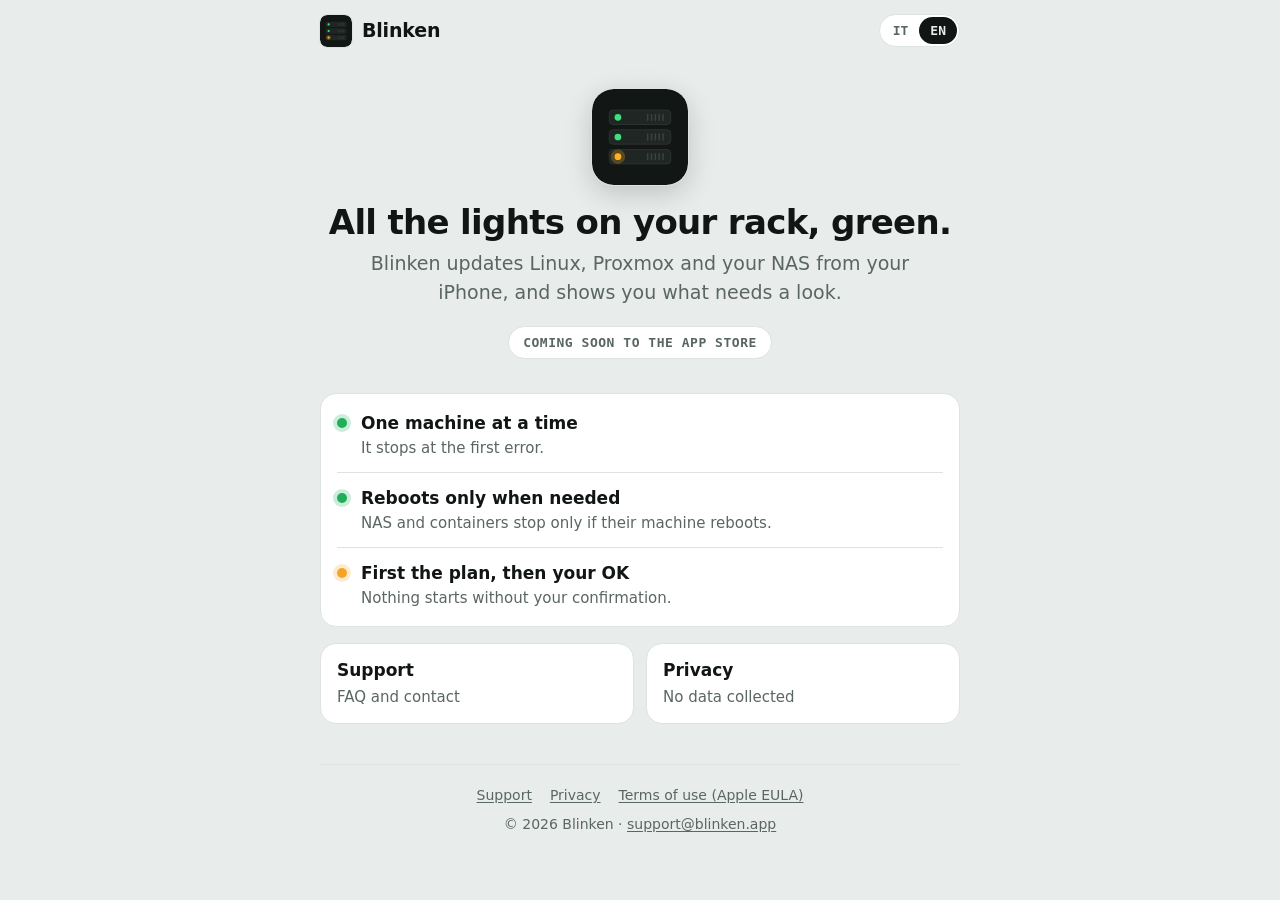
==== index.html @ d2d44118 "Sito di Blinken: pagina iniziale, privacy e supporto in italiano e inglese Co-Authored-By: Claude Op" ====
<!doctype html>
<html lang="en" data-title-it="Blinken: aggiornamenti dell'homelab" data-title-en="Blinken: Homelab Updates">
<head>
<meta charset="utf-8">
<meta name="viewport" content="width=device-width, initial-scale=1, viewport-fit=cover">
<title>Blinken: Homelab Updates</title>
<meta name="description" content="Blinken updates Linux, Proxmox and your NAS from your iPhone. Blinken aggiorna Linux, Proxmox e NAS dal tuo iPhone.">
<meta name="color-scheme" content="light dark">
<meta name="theme-color" content="#E8ECEA" media="(prefers-color-scheme: light)">
<meta name="theme-color" content="#0C0E0D" media="(prefers-color-scheme: dark)">
<link rel="icon" href="/icon.svg" type="image/svg+xml">
<link rel="apple-touch-icon" href="/apple-touch-icon.png">
<link rel="stylesheet" href="/style.css">
<script src="/lang.js"></script>
</head>
<body>
<header class="top wrap">
  <a class="brand" href="/"><img class="mark" src="/icon.svg" width="32" height="32" alt="">Blinken</a>
  <nav class="langs" aria-label="Lingua / Language"><a href="#it" data-set-lang="it" hreflang="it">IT</a><a href="#en" data-set-lang="en" hreflang="en">EN</a></nav>
</header>

<main class="wrap">

<article lang="it">
  <section class="hero">
    <img class="mark" src="/icon.svg" width="96" height="96" alt="">
    <h1>Tutte le lucine del rack, verdi.</h1>
    <p class="lede">Blinken aggiorna Linux, Proxmox e NAS dal tuo iPhone e ti mostra cosa va guardato.</p>
    <span class="soon">Presto sull'App Store</span>
  </section>

  <div class="card">
    <div class="led-row"><i class="led"></i><div><b>Una macchina alla volta</b><span>Al primo errore si ferma.</span></div></div>
    <div class="led-row"><i class="led"></i><div><b>Riavvii solo quando servono</b><span>NAS e container si fermano solo se la loro macchina si riavvia.</span></div></div>
    <div class="led-row"><i class="led busy"></i><div><b>Prima il piano, poi il tuo ok</b><span>Niente parte senza conferma.</span></div></div>
  </div>

  <div class="tiles">
    <a class="tile" href="/support/"><b>Supporto</b><span>Domande frequenti e contatto</span></a>
    <a class="tile" href="/privacy/"><b>Privacy</b><span>Nessun dato raccolto</span></a>
  </div>
</article>

<article lang="en">
  <section class="hero">
    <img class="mark" src="/icon.svg" width="96" height="96" alt="">
    <h1>All the lights on your rack, green.</h1>
    <p class="lede">Blinken updates Linux, Proxmox and your NAS from your iPhone, and shows you what needs a look.</p>
    <span class="soon">Coming soon to the App Store</span>
  </section>

  <div class="card">
    <div class="led-row"><i class="led"></i><div><b>One machine at a time</b><span>It stops at the first error.</span></div></div>
    <div class="led-row"><i class="led"></i><div><b>Reboots only when needed</b><span>NAS and containers stop only if their machine reboots.</span></div></div>
    <div class="led-row"><i class="led busy"></i><div><b>First the plan, then your OK</b><span>Nothing starts without your confirmation.</span></div></div>
  </div>

  <div class="tiles">
    <a class="tile" href="/support/"><b>Support</b><span>FAQ and contact</span></a>
    <a class="tile" href="/privacy/"><b>Privacy</b><span>No data collected</span></a>
  </div>
</article>

</main>

<footer class="wrap"><div class="rule">
  <nav>
    <a href="/support/"><span lang="it">Supporto</span><span lang="en">Support</span></a>
    <a href="/privacy/">Privacy</a>
    <a href="https://www.apple.com/legal/internet-services/itunes/dev/stdeula/"><span lang="it">Termini d'uso (EULA di Apple)</span><span lang="en">Terms of use (Apple EULA)</span></a>
  </nav>
  <div>© 2026 Blinken · <a href="mailto:support@blinken.app">support@blinken.app</a></div>
</div></footer>
</body>
</html>
---- style.css ----
/* blinken.app — gli stessi colori dell'app (Assets.xcassets), chiaro e scuro. */
:root {
  --canvas: #E8ECEA;
  --card: #FFFFFF;
  --hairline: #DDE3E0;
  --ink: #111614;
  --ink-2: #5A6661;
  --action: #F2A33A;
  --on-action: #111614;
  --led-ok: #1FAF5A;
  --led-busy: #F5A524;
  --ok-text: #157A40;
  --link: #9A4A12;
  --code: #EEF2F0;
  color-scheme: light;
}
@media (prefers-color-scheme: dark) {
  :root {
    --canvas: #0C0E0D;
    --card: #161A18;
    --hairline: #2C3531;
    --ink: #E6ECE8;
    --ink-2: #8B96A0;
    --action: #FFB020;
    --led-ok: #3BE37A;
    --led-busy: #FFB020;
    --ok-text: #3BE37A;
    --link: #FFB020;
    --code: #1F2623;
    color-scheme: dark;
  }
}

* { box-sizing: border-box; }
html { -webkit-text-size-adjust: 100%; }
body {
  margin: 0;
  background: var(--canvas);
  color: var(--ink);
  font: 17px/1.5 -apple-system, BlinkMacSystemFont, "SF Pro Text", system-ui, "Segoe UI", Roboto, sans-serif;
}
a { color: var(--link); text-underline-offset: 2px; }
code {
  font: 0.86em ui-monospace, "SF Mono", Menlo, monospace;
  background: var(--code);
  padding: 1px 5px;
  border-radius: 5px;
  overflow-wrap: anywhere;
}
strong { font-weight: 600; }

/* Una lingua alla volta; senza JavaScript si vedono tutte e due. */
html[data-lang="it"] body [lang="en"],
html[data-lang="en"] body [lang="it"] { display: none !important; }

.wrap { max-width: 680px; margin-left: auto; margin-right: auto; padding-left: 20px; padding-right: 20px; }

header.top {
  display: flex;
  align-items: center;
  justify-content: space-between;
  padding-top: 14px;
  padding-bottom: 14px;
}
.brand {
  display: flex;
  align-items: center;
  gap: 10px;
  color: var(--ink);
  text-decoration: none;
  font-weight: 700;
  font-size: 19px;
  letter-spacing: -0.01em;
}
.mark { display: block; border-radius: 22.4%; flex: none; box-shadow: 0 0 0 1px var(--hairline); }
.langs {
  display: flex;
  background: var(--card);
  border: 1px solid var(--hairline);
  border-radius: 999px;
  padding: 2px;
}
.langs a {
  font: 600 13px/1 ui-monospace, "SF Mono", Menlo, monospace;
  color: var(--ink-2);
  text-decoration: none;
  padding: 7px 11px;
  border-radius: 999px;
}
html[data-lang="it"] .langs [data-set-lang="it"],
html[data-lang="en"] .langs [data-set-lang="en"] { background: var(--ink); color: var(--canvas); }

main { padding-bottom: 24px; }
h1 { font-size: 34px; line-height: 1.12; letter-spacing: -0.02em; margin: 18px 0 8px; }
h2 { font-size: 21px; line-height: 1.25; margin: 36px 0 10px; letter-spacing: -0.01em; }
p { margin: 0 0 12px; }
.lede { font-size: 19px; color: var(--ink-2); margin-bottom: 20px; }
.meta { font-size: 14px; color: var(--ink-2); margin: 0 0 22px; }
ul { margin: 0 0 12px; padding-left: 20px; }
li { margin: 6px 0; }
li::marker { color: var(--ink-2); }

.card {
  background: var(--card);
  border: 1px solid var(--hairline);
  border-radius: 16px;
  padding: 4px 16px;
  margin: 0 0 16px;
}
.card.pad { padding: 16px; }

/* Righe con la lucina, come nell'app (LEDRow). */
.led-row { display: flex; gap: 14px; padding: 13px 0; }
.led-row + .led-row { border-top: 1px solid var(--hairline); }
.led {
  flex: none;
  width: 10px;
  height: 10px;
  margin-top: 7px;
  border-radius: 50%;
  background: var(--led-ok);
  box-shadow: 0 0 0 4px color-mix(in srgb, var(--led-ok) 22%, transparent);
}
.led.busy {
  background: var(--led-busy);
  box-shadow: 0 0 0 4px color-mix(in srgb, var(--led-busy) 22%, transparent);
}
.led-row b { display: block; font-weight: 600; }
.led-row span { display: block; color: var(--ink-2); font-size: 15px; }

/* Domande frequenti */
details { border-top: 1px solid var(--hairline); }
details:first-child { border-top: 0; }
summary {
  list-style: none;
  cursor: pointer;
  padding: 15px 28px 15px 0;
  font-weight: 600;
  position: relative;
}
summary::-webkit-details-marker { display: none; }
summary::after {
  content: "";
  position: absolute;
  right: 4px;
  top: 50%;
  width: 8px;
  height: 8px;
  border-right: 2px solid var(--ink-2);
  border-bottom: 2px solid var(--ink-2);
  transform: translateY(-70%) rotate(45deg);
  transition: transform 0.15s;
}
details[open] summary::after { transform: translateY(-30%) rotate(-135deg); }
details > div { padding: 0 0 14px; }
details > div > :last-child { margin-bottom: 0; }

.button {
  display: inline-flex;
  align-items: center;
  justify-content: center;
  gap: 8px;
  background: var(--action);
  color: var(--on-action);
  font-weight: 600;
  text-decoration: none;
  border-radius: 999px;
  padding: 13px 22px;
  min-height: 48px;
}
.contact { display: flex; flex-direction: column; gap: 12px; align-items: flex-start; }
.contact p { margin: 0; color: var(--ink-2); font-size: 15px; }

/* Pagina iniziale */
.hero { text-align: center; padding: 28px 0 8px; }
.hero .mark { margin: 0 auto 18px; box-shadow: 0 0 0 1px var(--hairline), 0 8px 28px rgba(0, 0, 0, 0.18); }
.hero h1 { margin-top: 0; }
.hero .lede { margin-left: auto; margin-right: auto; max-width: 30em; }
.soon {
  display: inline-block;
  font: 600 13px/1 ui-monospace, "SF Mono", Menlo, monospace;
  letter-spacing: 0.04em;
  text-transform: uppercase;
  color: var(--ink-2);
  border: 1px solid var(--hairline);
  background: var(--card);
  border-radius: 999px;
  padding: 9px 14px;
  margin-bottom: 26px;
}
.tiles { display: grid; gap: 12px; margin-top: 8px; }
.tile {
  display: block;
  background: var(--card);
  border: 1px solid var(--hairline);
  border-radius: 16px;
  padding: 14px 16px;
  color: var(--ink);
  text-decoration: none;
}
.tile b { display: block; font-weight: 600; }
.tile span { color: var(--ink-2); font-size: 15px; }
@media (min-width: 560px) { .tiles { grid-template-columns: 1fr 1fr; } }

footer {
  margin-top: 16px;
  padding-bottom: 40px;
  color: var(--ink-2);
  font-size: 14px;
  text-align: center;
}
footer .rule { border-top: 1px solid var(--hairline); padding-top: 20px; }
footer nav { display: flex; flex-wrap: wrap; justify-content: center; gap: 6px 18px; margin-bottom: 8px; }
footer a { color: var(--ink-2); }
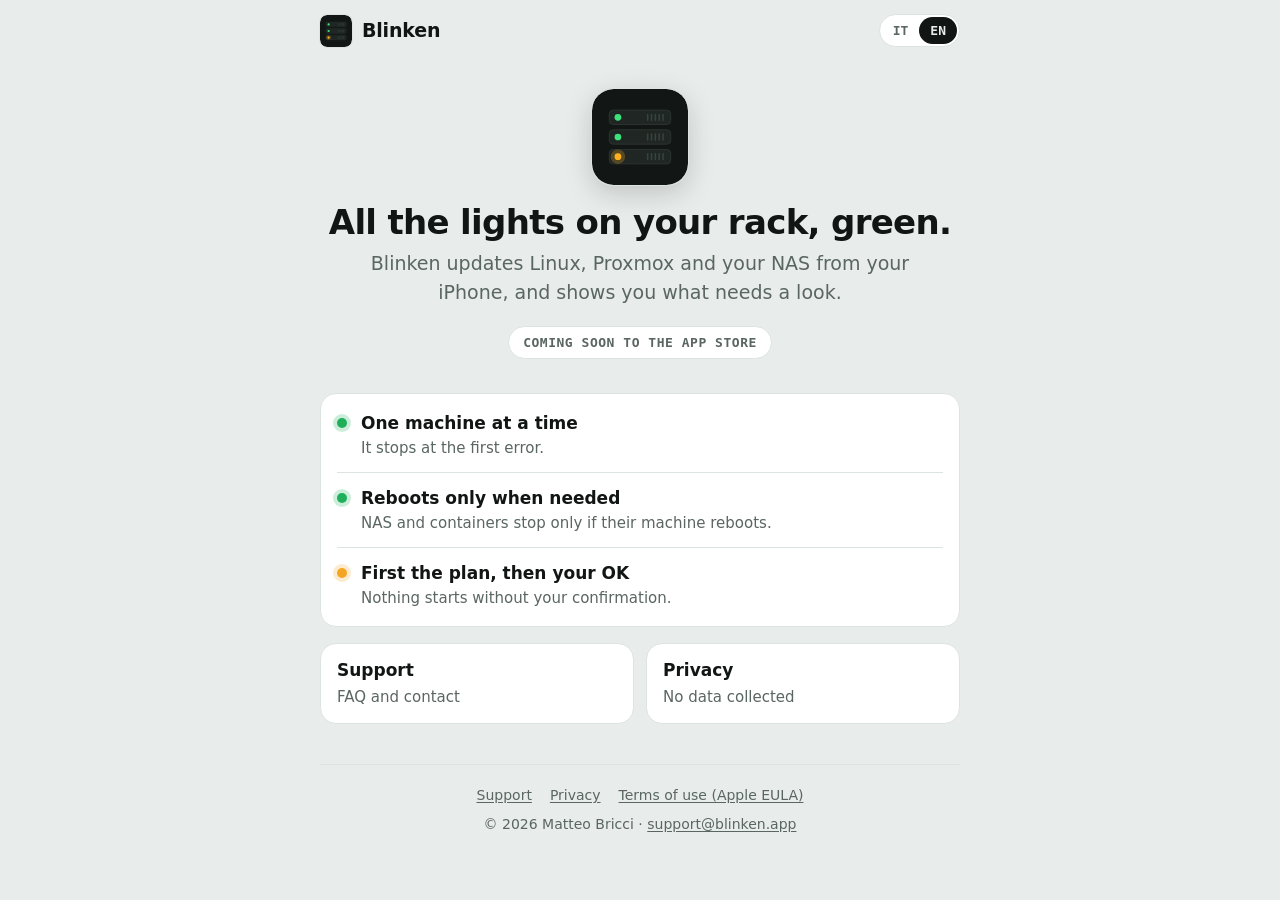
==== commit 6ea168b4: "Privacy e piè di pagina con nome e cognome dello sviluppatore Co-Authored-By: Claude Opus 5.5 <norep" ====
--- a/index.html
+++ b/index.html
@@ -69,7 +69,7 @@
     <a href="/privacy/">Privacy</a>
     <a href="https://www.apple.com/legal/internet-services/itunes/dev/stdeula/"><span lang="it">Termini d'uso (EULA di Apple)</span><span lang="en">Terms of use (Apple EULA)</span></a>
   </nav>
-  <div>© 2026 Blinken · <a href="mailto:support@blinken.app">support@blinken.app</a></div>
+  <div>© 2026 Matteo Bricci · <a href="mailto:support@blinken.app">support@blinken.app</a></div>
 </div></footer>
 </body>
 </html>
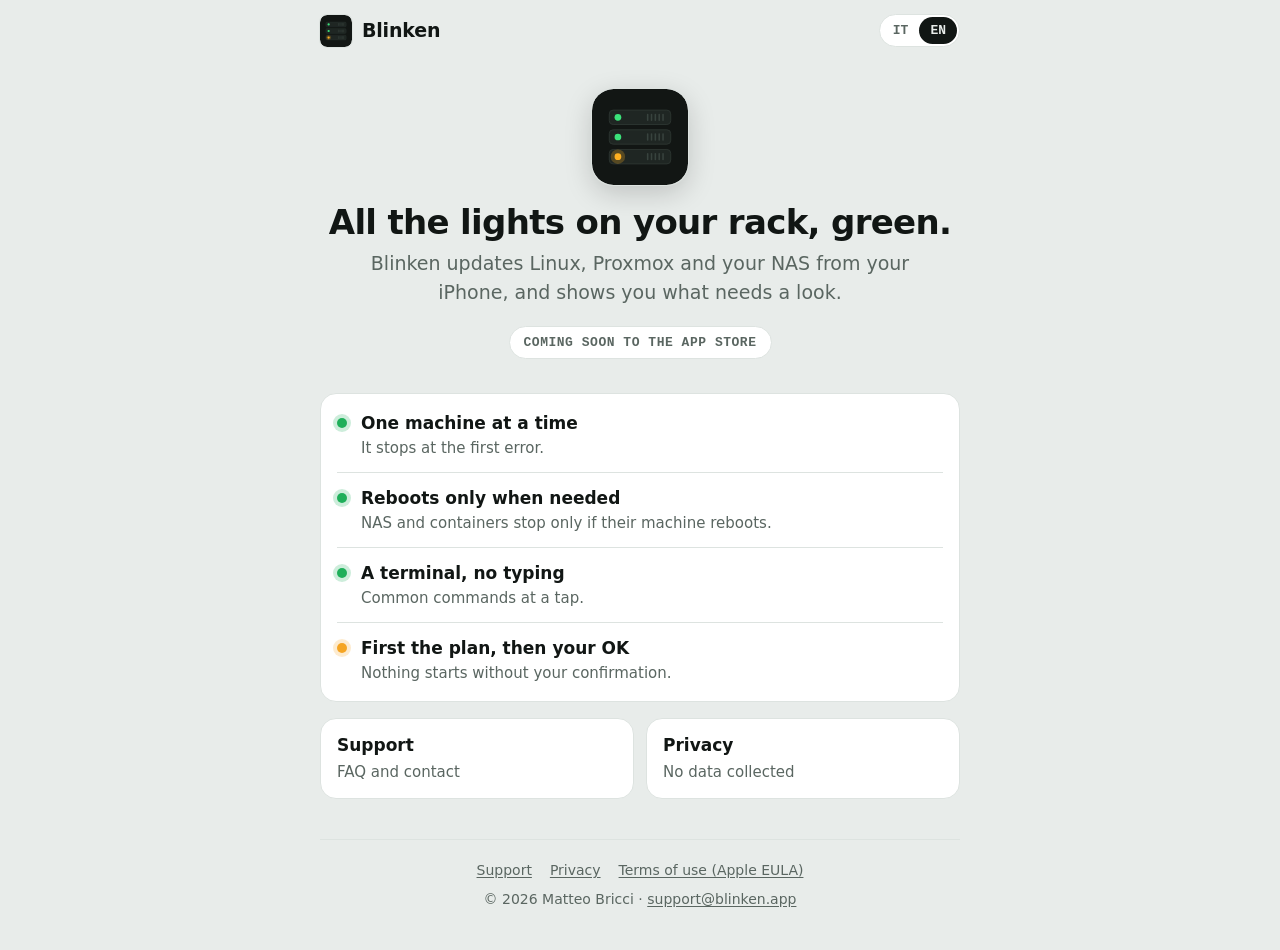
==== commit 41c89187: "Terminale assistito sul sito: home, privacy e supporto Co-Authored-By: Claude Opus 5.5 <noreply@anth" ====
--- a/index.html
+++ b/index.html
@@ -32,6 +32,7 @@
   <div class="card">
     <div class="led-row"><i class="led"></i><div><b>Una macchina alla volta</b><span>Al primo errore si ferma.</span></div></div>
     <div class="led-row"><i class="led"></i><div><b>Riavvii solo quando servono</b><span>NAS e container si fermano solo se la loro macchina si riavvia.</span></div></div>
+    <div class="led-row"><i class="led"></i><div><b>Un terminale, senza tastiera</b><span>Comandi comuni a un tocco.</span></div></div>
     <div class="led-row"><i class="led busy"></i><div><b>Prima il piano, poi il tuo ok</b><span>Niente parte senza conferma.</span></div></div>
   </div>
 
@@ -52,6 +53,7 @@
   <div class="card">
     <div class="led-row"><i class="led"></i><div><b>One machine at a time</b><span>It stops at the first error.</span></div></div>
     <div class="led-row"><i class="led"></i><div><b>Reboots only when needed</b><span>NAS and containers stop only if their machine reboots.</span></div></div>
+    <div class="led-row"><i class="led"></i><div><b>A terminal, no typing</b><span>Common commands at a tap.</span></div></div>
     <div class="led-row"><i class="led busy"></i><div><b>First the plan, then your OK</b><span>Nothing starts without your confirmation.</span></div></div>
   </div>
 
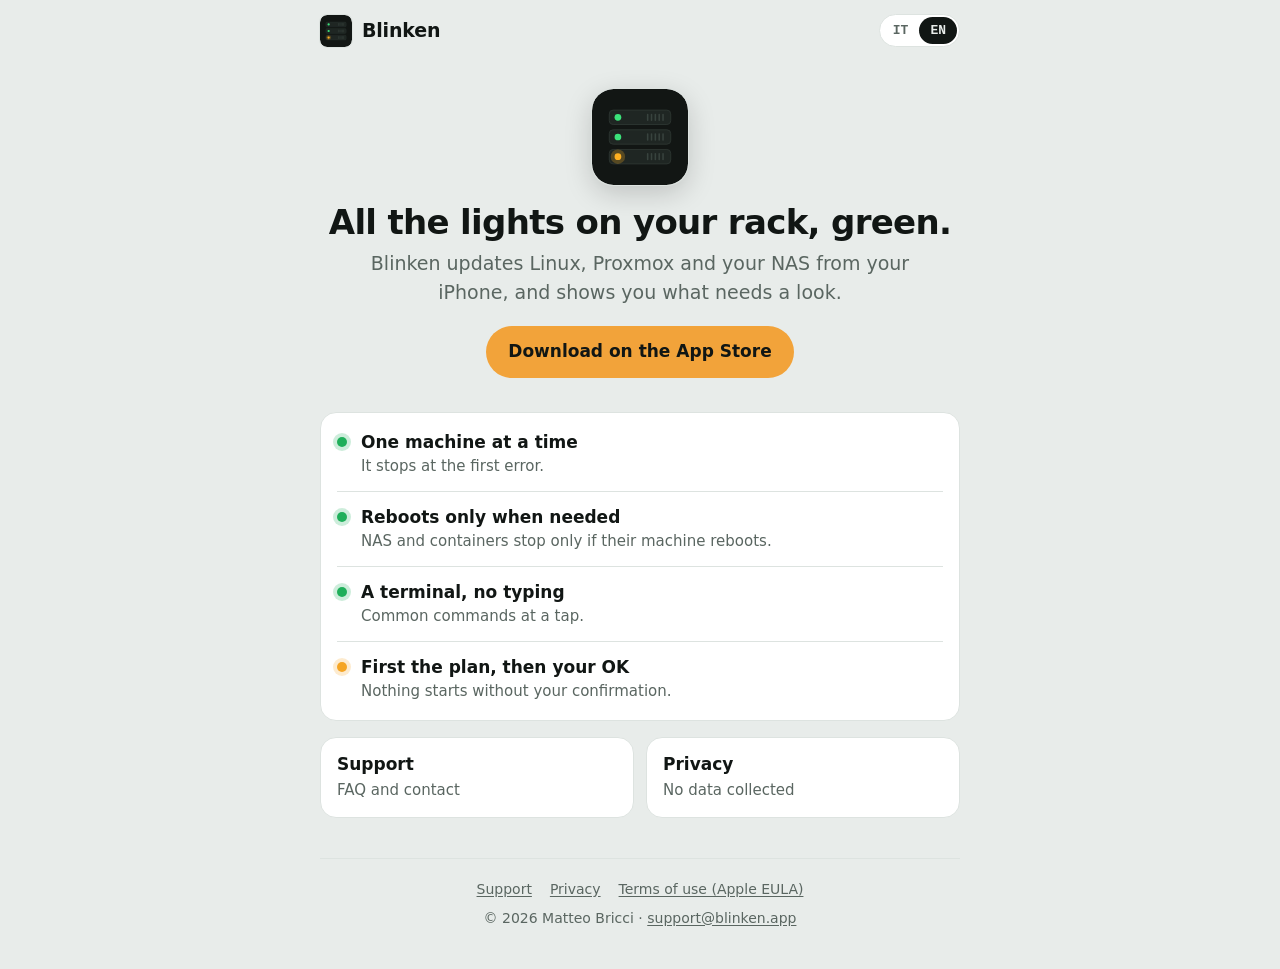
==== commit 3f5f32b2: "Badge reale dell'App Store al posto di "Presto" L'app è pubblicata: il pulsante in home ora porta al" ====
--- a/index.html
+++ b/index.html
@@ -26,7 +26,7 @@
     <img class="mark" src="/icon.svg" width="96" height="96" alt="">
     <h1>Tutte le lucine del rack, verdi.</h1>
     <p class="lede">Blinken aggiorna Linux, Proxmox e NAS dal tuo iPhone e ti mostra cosa va guardato.</p>
-    <span class="soon">Presto sull'App Store</span>
+    <a class="button" href="https://apps.apple.com/app/id6825083583">Scarica su App Store</a>
   </section>
 
   <div class="card">
@@ -47,7 +47,7 @@
     <img class="mark" src="/icon.svg" width="96" height="96" alt="">
     <h1>All the lights on your rack, green.</h1>
     <p class="lede">Blinken updates Linux, Proxmox and your NAS from your iPhone, and shows you what needs a look.</p>
-    <span class="soon">Coming soon to the App Store</span>
+    <a class="button" href="https://apps.apple.com/app/id6825083583">Download on the App Store</a>
   </section>
 
   <div class="card">
--- a/style.css
+++ b/style.css
@@ -176,18 +176,7 @@
 .hero .mark { margin: 0 auto 18px; box-shadow: 0 0 0 1px var(--hairline), 0 8px 28px rgba(0, 0, 0, 0.18); }
 .hero h1 { margin-top: 0; }
 .hero .lede { margin-left: auto; margin-right: auto; max-width: 30em; }
-.soon {
-  display: inline-block;
-  font: 600 13px/1 ui-monospace, "SF Mono", Menlo, monospace;
-  letter-spacing: 0.04em;
-  text-transform: uppercase;
-  color: var(--ink-2);
-  border: 1px solid var(--hairline);
-  background: var(--card);
-  border-radius: 999px;
-  padding: 9px 14px;
-  margin-bottom: 26px;
-}
+.hero .button { margin-bottom: 26px; }
 .tiles { display: grid; gap: 12px; margin-top: 8px; }
 .tile {
   display: block;
